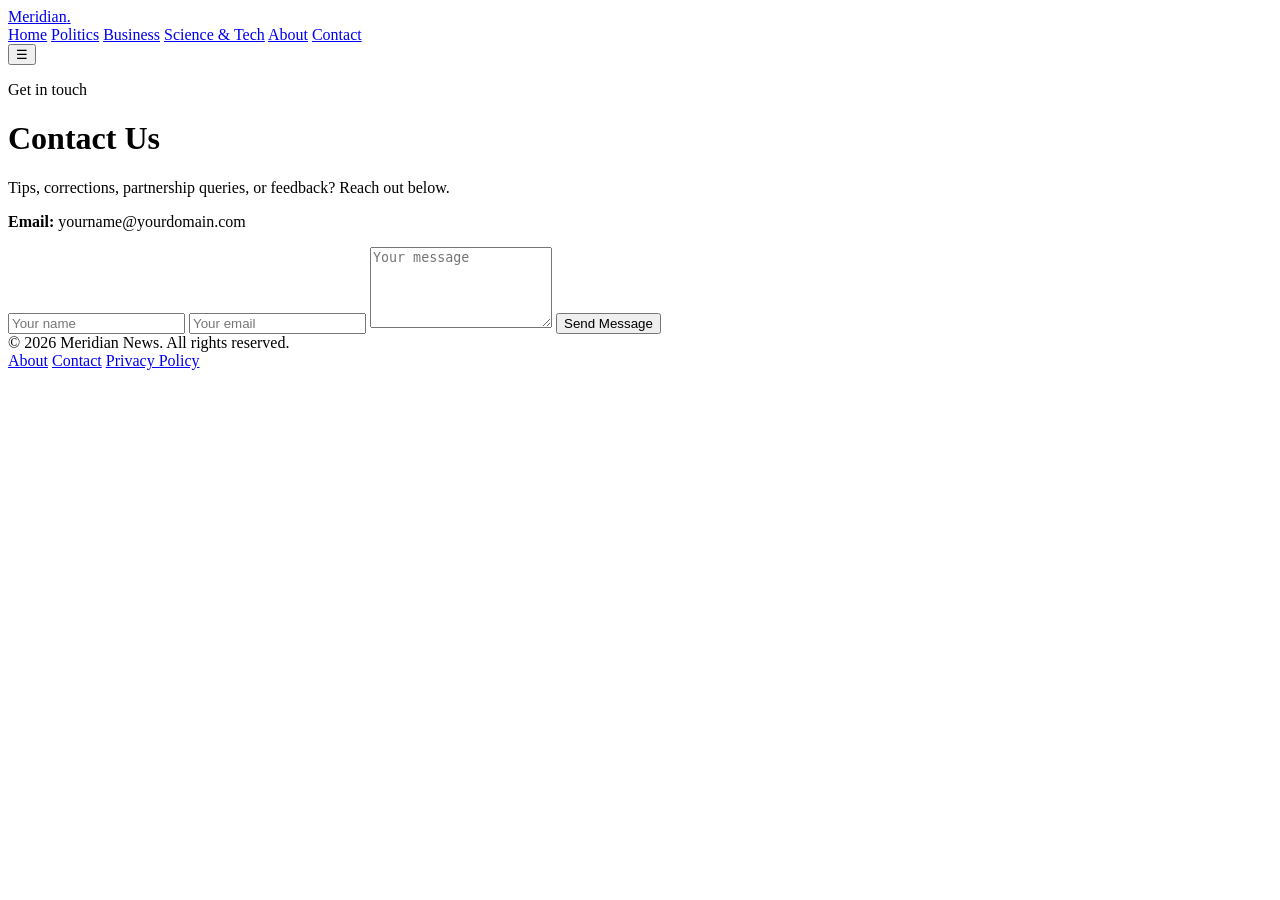
==== contact.html @ c8af88e6 "Add files via upload" ====
<!DOCTYPE html>
<html lang="en">
<head>
<meta charset="UTF-8">
<meta name="viewport" content="width=device-width, initial-scale=1.0">
<title>Contact — Meridian News</title>
<link rel="stylesheet" href="assets/style.css">
</head>
<body>

<header class="site-header" id="siteHeader">
  <a href="index.html" class="logo">Meridian<span class="dot">.</span></a>
  <nav class="main-nav">
    <a href="index.html">Home</a>
    <a href="index.html#politics">Politics</a>
    <a href="index.html#business">Business</a>
    <a href="index.html#science">Science & Tech</a>
    <a href="about.html">About</a>
    <a href="contact.html" class="active">Contact</a>
  </nav>
  <button class="nav-toggle" onclick="document.getElementById('siteHeader').classList.toggle('open')">☰</button>
</header>

<div class="static-wrap">
  <p class="eyebrow">Get in touch</p>
  <h1>Contact Us</h1>
  <p>Tips, corrections, partnership queries, or feedback? Reach out below.</p>
  <p><strong>Email:</strong> yourname@yourdomain.com</p>

  <form class="contact-form" onsubmit="alert('Replace this with a real form service like Formspree or Google Forms.'); return false;">
    <input type="text" placeholder="Your name" required>
    <input type="email" placeholder="Your email" required>
    <textarea placeholder="Your message" rows="5" required></textarea>
    <button type="submit">Send Message</button>
  </form>
</div>

<footer class="site-footer">
  <div class="footer-inner">
    <div>© 2026 Meridian News. All rights reserved.</div>
    <div class="footer-links">
      <a href="about.html">About</a>
      <a href="contact.html">Contact</a>
      <a href="privacy.html">Privacy Policy</a>
    </div>
  </div>
</footer>

</body>
</html>
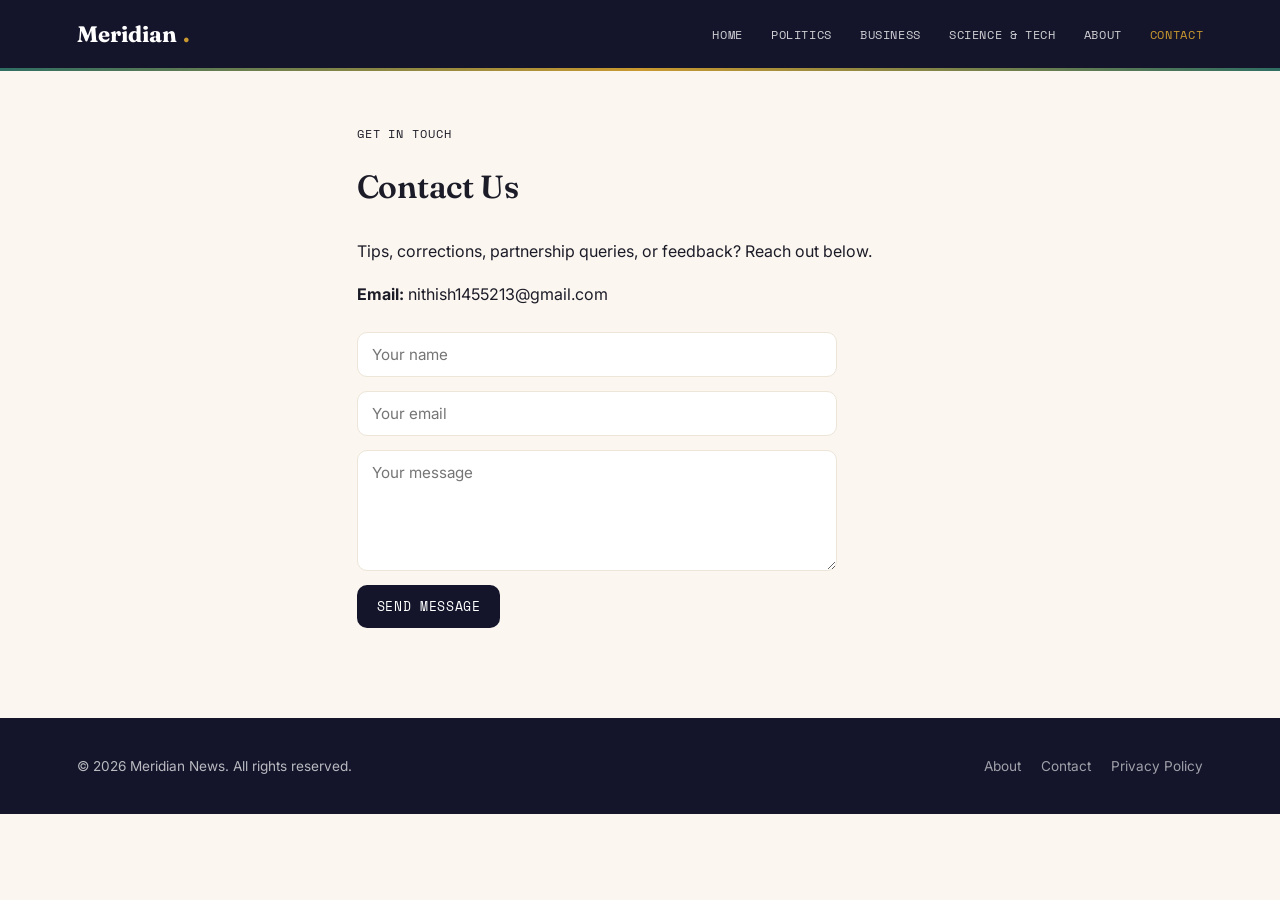
==== commit 6f35ea22: "Update contact.html" ====
--- a/contact.html
+++ b/contact.html
@@ -25,7 +25,7 @@
   <p class="eyebrow">Get in touch</p>
   <h1>Contact Us</h1>
   <p>Tips, corrections, partnership queries, or feedback? Reach out below.</p>
-  <p><strong>Email:</strong> yourname@yourdomain.com</p>
+  <p><strong>Email:</strong> nithish1455213@gmail.com</p>
 
   <form class="contact-form" onsubmit="alert('Replace this with a real form service like Formspree or Google Forms.'); return false;">
     <input type="text" placeholder="Your name" required>
--- a/assets/style.css
+++ b/assets/style.css
@@ -0,0 +1,304 @@
+/* ===========================================
+   MERIDIAN NEWS — shared stylesheet
+   Palette: Ink navy header, warm cream body,
+   amber signature accent, muted teal secondary
+=========================================== */
+
+@import url('https://fonts.googleapis.com/css2?family=Fraunces:opsz,wght@9..144,500;9..144,600;9..144,700&family=Inter:wght@400;500;600;700&family=Space+Mono:wght@400;700&display=swap');
+
+:root {
+  --ink: #14152B;
+  --cream: #FBF6EF;
+  --card: #FFFFFF;
+  --amber: #C9982F;
+  --amber-deep: #A87A1E;
+  --teal: #2F6E63;
+  --text-dark: #1C1C28;
+  --text-mid: #5A5A6E;
+  --line: #ECE5D8;
+  --radius: 14px;
+}
+
+* { box-sizing: border-box; }
+
+body {
+  margin: 0;
+  background: var(--cream);
+  color: var(--text-dark);
+  font-family: 'Inter', sans-serif;
+  -webkit-font-smoothing: antialiased;
+}
+
+h1, h2, h3, .display {
+  font-family: 'Fraunces', serif;
+  font-weight: 600;
+  letter-spacing: -0.01em;
+  margin: 0;
+}
+
+.eyebrow {
+  font-family: 'Space Mono', monospace;
+  font-size: 0.72rem;
+  letter-spacing: 0.08em;
+  text-transform: uppercase;
+  color: var(--amber-deep);
+}
+
+a { color: inherit; text-decoration: none; }
+
+/* ---------- HEADER ---------- */
+header.site-header {
+  background: var(--ink);
+  color: #fff;
+  padding: 20px 6vw;
+  display: flex;
+  align-items: center;
+  justify-content: space-between;
+  position: sticky;
+  top: 0;
+  z-index: 50;
+}
+/* meridian line signature */
+header.site-header::after {
+  content: '';
+  position: absolute;
+  left: 0; right: 0; bottom: -3px;
+  height: 3px;
+  background: linear-gradient(90deg, var(--teal), var(--amber) 50%, var(--teal));
+}
+
+.logo {
+  font-family: 'Fraunces', serif;
+  font-size: 1.4rem;
+  font-weight: 700;
+  display: flex;
+  align-items: baseline;
+  gap: 6px;
+}
+.logo .dot { color: var(--amber); }
+
+nav.main-nav {
+  display: flex;
+  gap: 28px;
+  font-family: 'Space Mono', monospace;
+  font-size: 0.78rem;
+  text-transform: uppercase;
+  letter-spacing: 0.05em;
+}
+nav.main-nav a { opacity: 0.8; transition: opacity 0.15s; }
+nav.main-nav a:hover, nav.main-nav a.active { opacity: 1; color: var(--amber); }
+
+.nav-toggle { display: none; background: none; border: none; color: #fff; font-size: 1.5rem; cursor: pointer; }
+
+/* ---------- HERO ---------- */
+.hero {
+  padding: 60px 6vw 36px;
+  max-width: 1200px;
+  margin: 0 auto;
+}
+.hero h1 {
+  font-size: clamp(2rem, 4vw, 3.1rem);
+  line-height: 1.08;
+  max-width: 15ch;
+}
+.hero p.sub {
+  color: var(--text-mid);
+  font-size: 1.05rem;
+  max-width: 48ch;
+  margin-top: 14px;
+}
+
+/* ---------- CARD GRID ---------- */
+.grid-wrap {
+  max-width: 1200px;
+  margin: 0 auto;
+  padding: 0 6vw 80px;
+}
+.section-title {
+  display: flex;
+  align-items: center;
+  gap: 12px;
+  margin: 46px 0 20px;
+}
+.section-title h2 { font-size: 1.35rem; }
+.section-title::after {
+  content: '';
+  flex: 1;
+  height: 1px;
+  background: var(--line);
+}
+
+.card-grid {
+  display: grid;
+  grid-template-columns: repeat(auto-fill, minmax(280px, 1fr));
+  gap: 22px;
+}
+
+.card {
+  background: var(--card);
+  border-radius: var(--radius);
+  overflow: hidden;
+  box-shadow: 0 4px 16px rgba(20, 21, 43, 0.06);
+  transition: transform 0.2s ease, box-shadow 0.2s ease;
+  display: flex;
+  flex-direction: column;
+  border: 1px solid var(--line);
+}
+.card:hover {
+  transform: translateY(-4px);
+  box-shadow: 0 12px 28px rgba(20, 21, 43, 0.10);
+}
+.card img {
+  width: 100%;
+  aspect-ratio: 16/9;
+  object-fit: cover;
+  background: var(--line);
+}
+.card-body { padding: 18px 20px 22px; display: flex; flex-direction: column; gap: 10px; flex: 1; }
+.tag {
+  display: inline-flex;
+  align-self: flex-start;
+  font-family: 'Space Mono', monospace;
+  font-size: 0.65rem;
+  text-transform: uppercase;
+  letter-spacing: 0.06em;
+  padding: 4px 10px;
+  border-radius: 20px;
+  background: rgba(201, 152, 47, 0.12);
+  color: var(--amber-deep);
+}
+.tag.region { background: rgba(47, 110, 99, 0.12); color: var(--teal); }
+.card h3 { font-size: 1.05rem; line-height: 1.3; }
+.card .meta { font-size: 0.78rem; color: var(--text-mid); margin-top: auto; }
+
+.card.featured { grid-column: span 2; }
+.card.featured img { aspect-ratio: 21/9; }
+.card.featured h3 { font-size: 1.5rem; }
+@media (max-width: 700px) {
+  .card.featured { grid-column: span 1; }
+}
+
+/* ---------- ARTICLE PAGE ---------- */
+.article-wrap {
+  max-width: 760px;
+  margin: 0 auto;
+  padding: 56px 6vw 90px;
+}
+.article-wrap .tag { margin-bottom: 16px; }
+.article-wrap h1 { font-size: clamp(1.8rem, 4vw, 2.6rem); line-height: 1.15; }
+.article-meta {
+  display: flex;
+  gap: 16px;
+  color: var(--text-mid);
+  font-size: 0.85rem;
+  margin: 16px 0 28px;
+  padding-bottom: 24px;
+  border-bottom: 1px solid var(--line);
+}
+.article-hero-img {
+  width: 100%;
+  border-radius: var(--radius);
+  margin-bottom: 32px;
+  aspect-ratio: 16/9;
+  object-fit: cover;
+  background: var(--line);
+}
+.article-body { font-size: 1.08rem; line-height: 1.75; color: var(--text-dark); }
+.article-body p { margin: 0 0 20px; }
+.article-body h2 { font-size: 1.3rem; margin: 36px 0 14px; }
+.article-body h3 { font-size: 1.1rem; margin: 28px 0 12px; }
+
+.callout {
+  background: #FBF3E4;
+  border-left: 4px solid var(--amber);
+  padding: 16px 20px;
+  border-radius: 0 10px 10px 0;
+  margin: 24px 0;
+  font-size: 0.98rem;
+}
+.callout strong { color: var(--amber-deep); }
+
+table.data-table {
+  width: 100%;
+  border-collapse: collapse;
+  margin: 24px 0;
+  font-size: 0.92rem;
+}
+table.data-table th, table.data-table td {
+  padding: 10px 14px;
+  border-bottom: 1px solid var(--line);
+  text-align: left;
+}
+table.data-table th {
+  font-family: 'Space Mono', monospace;
+  font-size: 0.7rem;
+  text-transform: uppercase;
+  color: var(--text-mid);
+  letter-spacing: 0.04em;
+}
+
+/* ---------- STATIC PAGES ---------- */
+.static-wrap {
+  max-width: 720px;
+  margin: 0 auto;
+  padding: 56px 6vw 90px;
+  line-height: 1.7;
+}
+.static-wrap h1 { margin-bottom: 24px; }
+.static-wrap h2 { font-size: 1.2rem; margin: 32px 0 12px; }
+.static-wrap p { color: var(--text-dark); margin: 0 0 16px; }
+.contact-form { display: flex; flex-direction: column; gap: 14px; max-width: 480px; margin-top: 24px; }
+.contact-form input, .contact-form textarea {
+  padding: 12px 14px;
+  border: 1px solid var(--line);
+  border-radius: 10px;
+  font-family: 'Inter', sans-serif;
+  font-size: 0.95rem;
+}
+.contact-form button {
+  background: var(--ink);
+  color: #fff;
+  border: none;
+  padding: 12px 20px;
+  border-radius: 10px;
+  font-family: 'Space Mono', monospace;
+  font-size: 0.8rem;
+  text-transform: uppercase;
+  letter-spacing: 0.05em;
+  cursor: pointer;
+  width: fit-content;
+}
+.contact-form button:hover { background: var(--amber-deep); }
+
+/* ---------- FOOTER ---------- */
+footer.site-footer {
+  background: var(--ink);
+  color: rgba(255,255,255,0.7);
+  padding: 40px 6vw;
+  font-size: 0.85rem;
+}
+.footer-inner {
+  max-width: 1200px;
+  margin: 0 auto;
+  display: flex;
+  justify-content: space-between;
+  flex-wrap: wrap;
+  gap: 20px;
+}
+footer.site-footer a { opacity: 0.85; }
+footer.site-footer a:hover { color: var(--amber); opacity: 1; }
+.footer-links { display: flex; gap: 20px; }
+
+@media (max-width: 640px) {
+  nav.main-nav { display: none; }
+  .nav-toggle { display: block; }
+  header.site-header.open nav.main-nav {
+    display: flex;
+    flex-direction: column;
+    position: absolute;
+    top: 100%; left: 0; right: 0;
+    background: var(--ink);
+    padding: 20px 6vw;
+    gap: 16px;
+  }
+}
